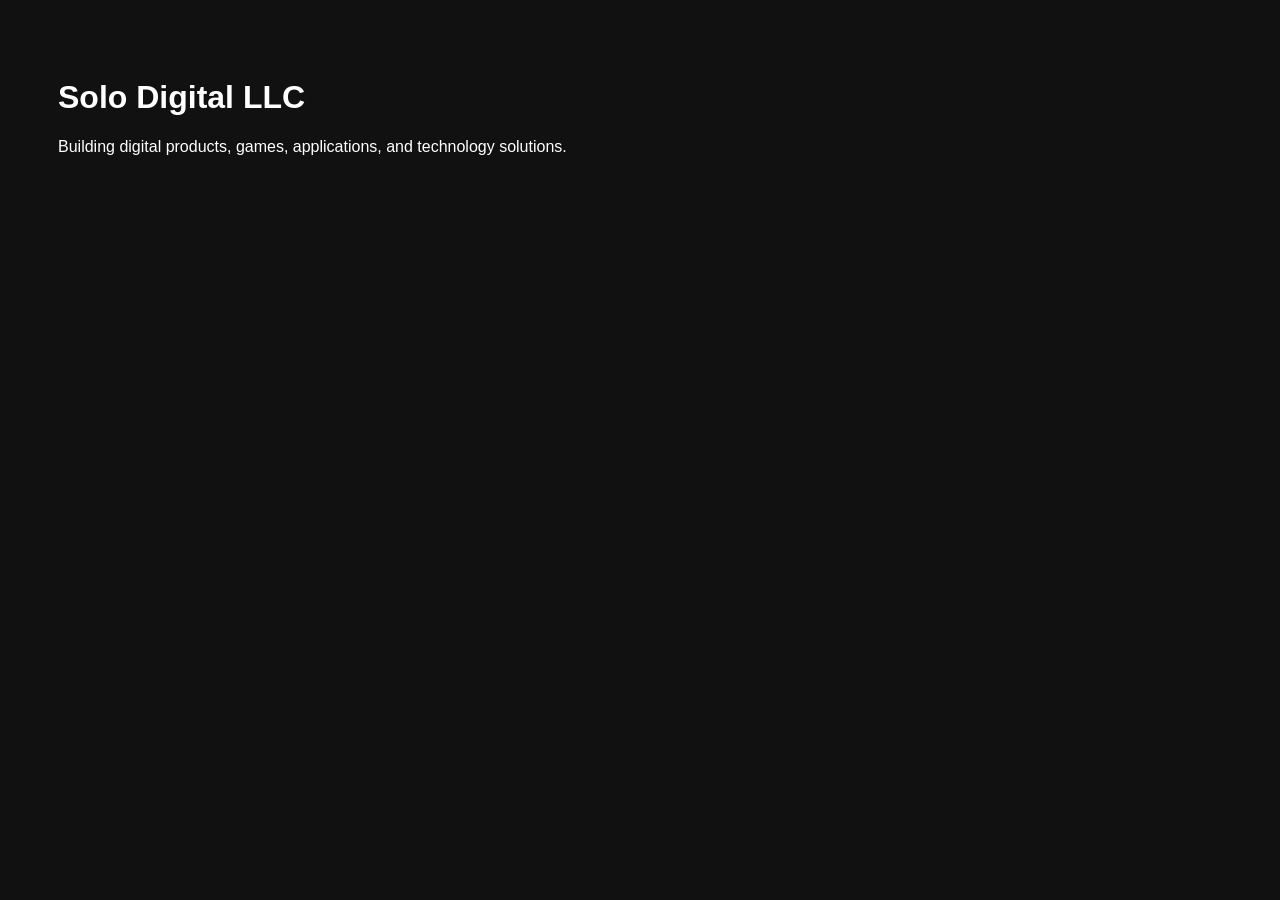
==== index.html @ 5d4667a3 "Create index.html Add homepage" ====
<!DOCTYPE html>
<html>
<head>
    <title>Solo Digital LLC</title>
</head>
<body style="background:#111;color:white;font-family:Arial;padding:50px;">

<h1>Solo Digital LLC</h1>

<p>
Building digital products, games, applications, and technology solutions.
</p>

</body>
</html>
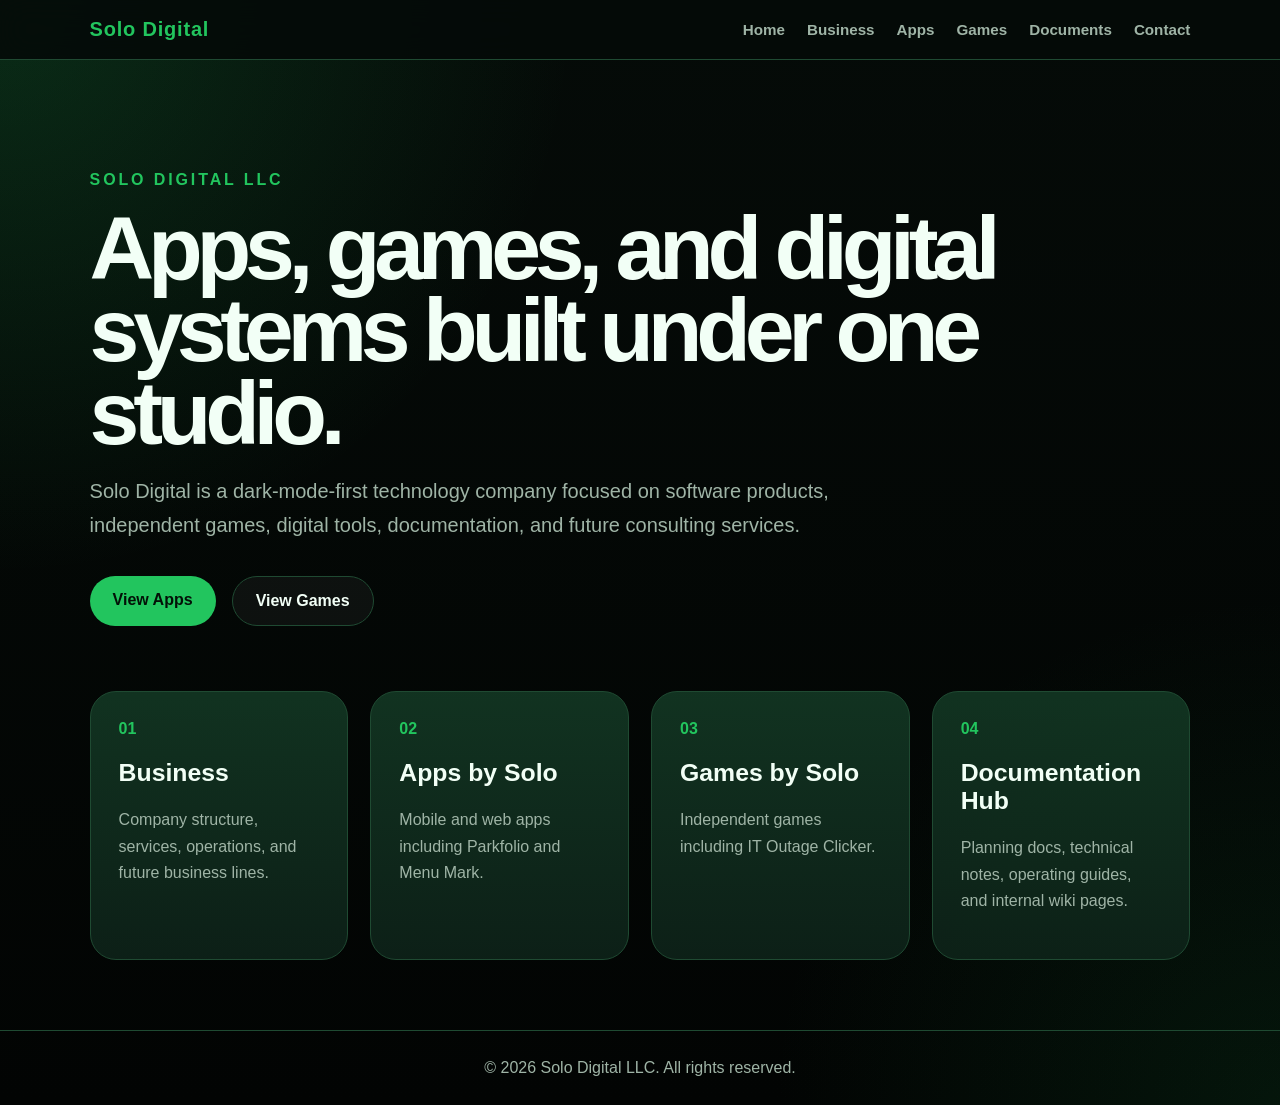
==== commit f2ae00c2: "Build professional Solo Digital website" ====
--- a/index.html
+++ b/index.html
@@ -1,15 +1,62 @@
 <!DOCTYPE html>
-<html>
+<html lang="en">
 <head>
-    <title>Solo Digital LLC</title>
+  <meta charset="UTF-8" />
+  <meta name="viewport" content="width=device-width, initial-scale=1.0" />
+  <title>Solo Digital LLC</title>
+  <link rel="stylesheet" href="styles.css" />
 </head>
-<body style="background:#111;color:white;font-family:Arial;padding:50px;">
+<body>
+  <header class="site-header">
+    <a class="brand" href="/">Solo Digital</a>
+    <nav>
+      <a href="/">Home</a>
+      <a href="/business/">Business</a>
+      <a href="/apps/">Apps</a>
+      <a href="/games/">Games</a>
+      <a href="/documents/">Documents</a>
+      <a href="/contact/">Contact</a>
+    </nav>
+  </header>
 
-<h1>Solo Digital LLC</h1>
+  <main>
+    <section class="hero">
+      <p class="eyebrow">Solo Digital LLC</p>
+      <h1>Apps, games, and digital systems built under one studio.</h1>
+      <p class="subtitle">
+        Solo Digital is a dark-mode-first technology company focused on software products,
+        independent games, digital tools, documentation, and future consulting services.
+      </p>
+      <div class="actions">
+        <a class="button primary" href="/apps/">View Apps</a>
+        <a class="button secondary" href="/games/">View Games</a>
+      </div>
+    </section>
 
-<p>
-Building digital products, games, applications, and technology solutions.
-</p>
+    <section class="grid">
+      <a class="card" href="/business/">
+        <span>01</span>
+        <h2>Business</h2>
+        <p>Company structure, services, operations, and future business lines.</p>
+      </a>
+      <a class="card" href="/apps/">
+        <span>02</span>
+        <h2>Apps by Solo</h2>
+        <p>Mobile and web apps including Parkfolio and Menu Mark.</p>
+      </a>
+      <a class="card" href="/games/">
+        <span>03</span>
+        <h2>Games by Solo</h2>
+        <p>Independent games including IT Outage Clicker.</p>
+      </a>
+      <a class="card" href="/documents/">
+        <span>04</span>
+        <h2>Documentation Hub</h2>
+        <p>Planning docs, technical notes, operating guides, and internal wiki pages.</p>
+      </a>
+    </section>
+  </main>
 
+  <footer>© 2026 Solo Digital LLC. All rights reserved.</footer>
 </body>
 </html>
--- a/styles.css
+++ b/styles.css
@@ -0,0 +1,208 @@
+:root {
+  --bg: #050b08;
+  --bg2: #08140f;
+  --panel: #0d2118;
+  --panel2: #123522;
+  --green: #22c55e;
+  --green2: #15803d;
+  --text: #f2fff6;
+  --muted: #9fb4a6;
+  --border: #1f4a32;
+}
+
+* {
+  box-sizing: border-box;
+}
+
+body {
+  margin: 0;
+  min-height: 100vh;
+  background:
+    radial-gradient(circle at top left, rgba(34, 197, 94, 0.18), transparent 34%),
+    radial-gradient(circle at bottom right, rgba(21, 128, 61, 0.14), transparent 30%),
+    linear-gradient(180deg, var(--bg), #020403);
+  color: var(--text);
+  font-family: Arial, Helvetica, sans-serif;
+}
+
+.site-header {
+  position: sticky;
+  top: 0;
+  z-index: 20;
+  display: flex;
+  justify-content: space-between;
+  align-items: center;
+  gap: 24px;
+  padding: 18px 7%;
+  background: rgba(5, 11, 8, 0.9);
+  border-bottom: 1px solid var(--border);
+  backdrop-filter: blur(14px);
+}
+
+.brand {
+  color: var(--green);
+  text-decoration: none;
+  font-weight: 900;
+  font-size: 1.25rem;
+  letter-spacing: 0.04em;
+}
+
+nav {
+  display: flex;
+  gap: 22px;
+  flex-wrap: wrap;
+}
+
+nav a {
+  color: var(--muted);
+  text-decoration: none;
+  font-weight: 700;
+  font-size: 0.95rem;
+}
+
+nav a:hover {
+  color: var(--green);
+}
+
+main {
+  max-width: 1400px;
+  margin: auto;
+  padding: 0 7%;
+}
+
+.hero {
+  padding: 95px 0 65px;
+  max-width: 950px;
+}
+
+.eyebrow {
+  color: var(--green);
+  font-weight: 900;
+  text-transform: uppercase;
+  letter-spacing: 0.18em;
+}
+
+h1 {
+  margin: 18px 0;
+  font-size: clamp(2.7rem, 7vw, 6.2rem);
+  line-height: 0.92;
+  letter-spacing: -0.07em;
+}
+
+.subtitle {
+  color: var(--muted);
+  font-size: 1.25rem;
+  line-height: 1.7;
+  max-width: 780px;
+}
+
+.actions {
+  display: flex;
+  gap: 16px;
+  flex-wrap: wrap;
+  margin-top: 34px;
+}
+
+.button {
+  display: inline-block;
+  padding: 15px 23px;
+  border-radius: 999px;
+  text-decoration: none;
+  font-weight: 900;
+}
+
+.primary {
+  background: var(--green);
+  color: #031107;
+}
+
+.secondary {
+  color: var(--text);
+  border: 1px solid var(--border);
+  background: rgba(255,255,255,0.04);
+}
+
+.grid {
+  display: grid;
+  grid-template-columns: repeat(4, 1fr);
+  gap: 22px;
+  padding-bottom: 70px;
+}
+
+.card {
+  min-height: 245px;
+  padding: 28px;
+  border-radius: 26px;
+  background: linear-gradient(180deg, rgba(18, 53, 34, 0.95), rgba(13, 33, 24, 0.95));
+  border: 1px solid var(--border);
+  color: var(--text);
+  text-decoration: none;
+  transition: 0.2s ease;
+}
+
+.card:hover {
+  transform: translateY(-6px);
+  border-color: var(--green);
+}
+
+.card span {
+  color: var(--green);
+  font-weight: 900;
+}
+
+.card h2 {
+  color: var(--text);
+  font-size: 1.55rem;
+}
+
+.card p {
+  color: var(--muted);
+  line-height: 1.65;
+}
+
+.page {
+  max-width: 1100px;
+  margin: auto;
+  padding: 75px 7%;
+}
+
+.page h1 {
+  font-size: clamp(2.4rem, 5vw, 4.7rem);
+}
+
+.section-box {
+  margin: 24px 0;
+  padding: 28px;
+  border-radius: 24px;
+  background: rgba(13, 33, 24, 0.86);
+  border: 1px solid var(--border);
+}
+
+.section-box h2 {
+  color: var(--green);
+  margin-top: 0;
+}
+
+.section-box p,
+.section-box li {
+  color: var(--muted);
+  line-height: 1.75;
+}
+
+footer {
+  padding: 28px 7%;
+  border-top: 1px solid var(--border);
+  color: var(--muted);
+  text-align: center;
+}
+
+@media (max-width: 950px) {
+  .site-header {
+    flex-direction: column;
+    align-items: flex-start;
+  }
+
+  .grid {
+    grid-template-columns: 1fr;
+  }
+}
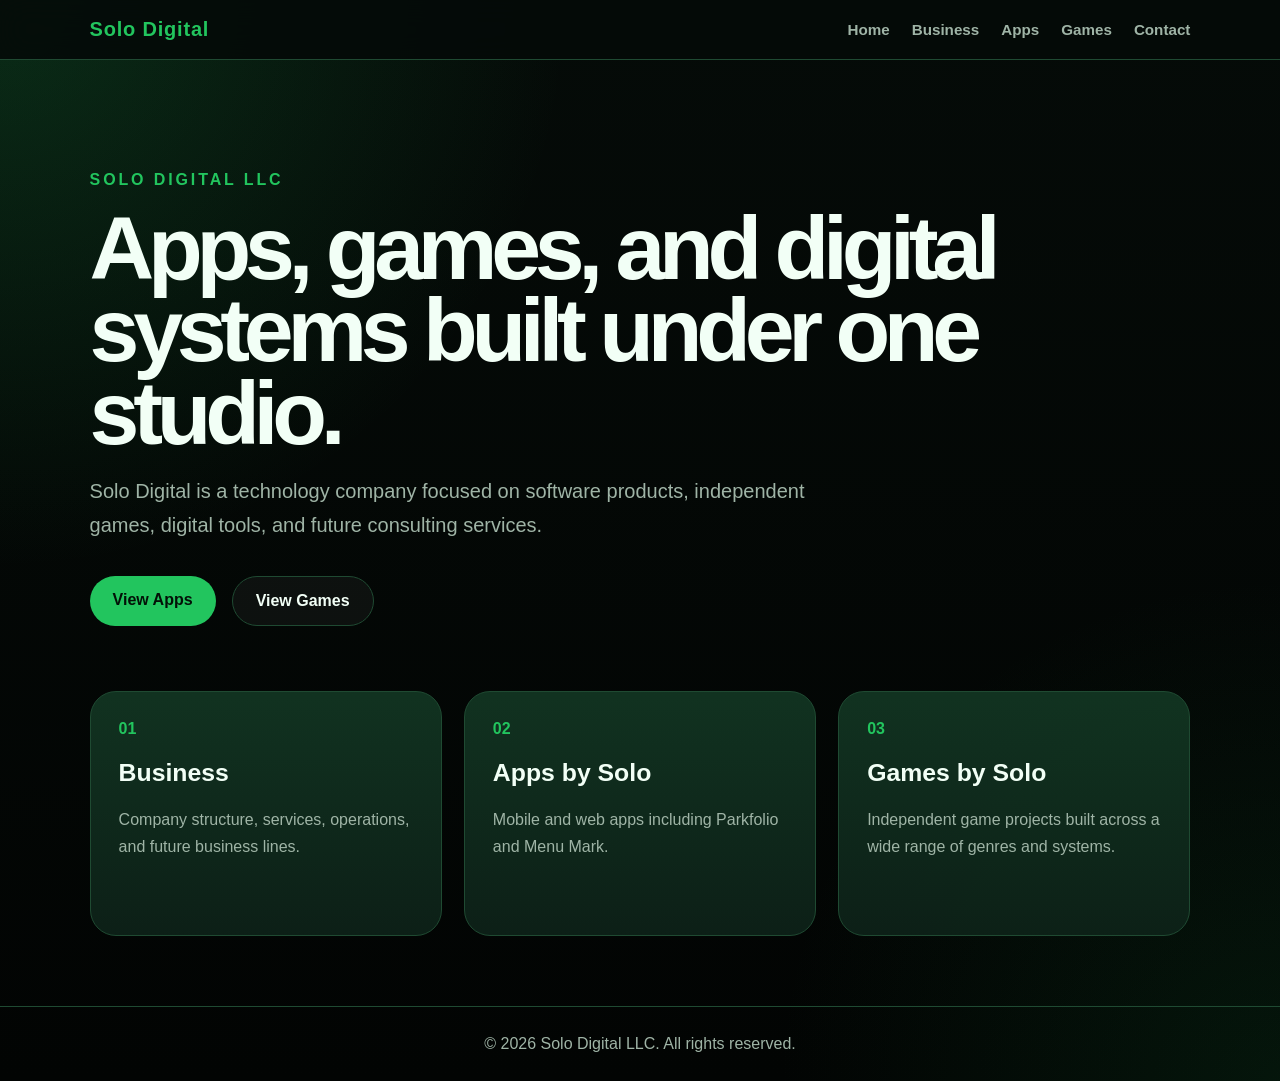
==== commit 214164e6: "Clean up site navigation and contact details" ====
--- a/index.html
+++ b/index.html
@@ -14,7 +14,6 @@
       <a href="/business/">Business</a>
       <a href="/apps/">Apps</a>
       <a href="/games/">Games</a>
-      <a href="/documents/">Documents</a>
       <a href="/contact/">Contact</a>
     </nav>
   </header>
@@ -24,8 +23,8 @@
       <p class="eyebrow">Solo Digital LLC</p>
       <h1>Apps, games, and digital systems built under one studio.</h1>
       <p class="subtitle">
-        Solo Digital is a dark-mode-first technology company focused on software products,
-        independent games, digital tools, documentation, and future consulting services.
+        Solo Digital is a technology company focused on software products,
+        independent games, digital tools, and future consulting services.
       </p>
       <div class="actions">
         <a class="button primary" href="/apps/">View Apps</a>
@@ -33,7 +32,7 @@
       </div>
     </section>
 
-    <section class="grid">
+    <section class="grid three">
       <a class="card" href="/business/">
         <span>01</span>
         <h2>Business</h2>
@@ -47,12 +46,7 @@
       <a class="card" href="/games/">
         <span>03</span>
         <h2>Games by Solo</h2>
-        <p>Independent games including IT Outage Clicker.</p>
-      </a>
-      <a class="card" href="/documents/">
-        <span>04</span>
-        <h2>Documentation Hub</h2>
-        <p>Planning docs, technical notes, operating guides, and internal wiki pages.</p>
+        <p>Independent game projects built across a wide range of genres and systems.</p>
       </a>
     </section>
   </main>
--- a/styles.css
+++ b/styles.css
@@ -206,3 +206,14 @@
     grid-template-columns: 1fr;
   }
 }
+
+
+.grid.three {
+  grid-template-columns: repeat(3, 1fr);
+}
+
+@media (max-width: 950px) {
+  .grid.three {
+    grid-template-columns: 1fr;
+  }
+}
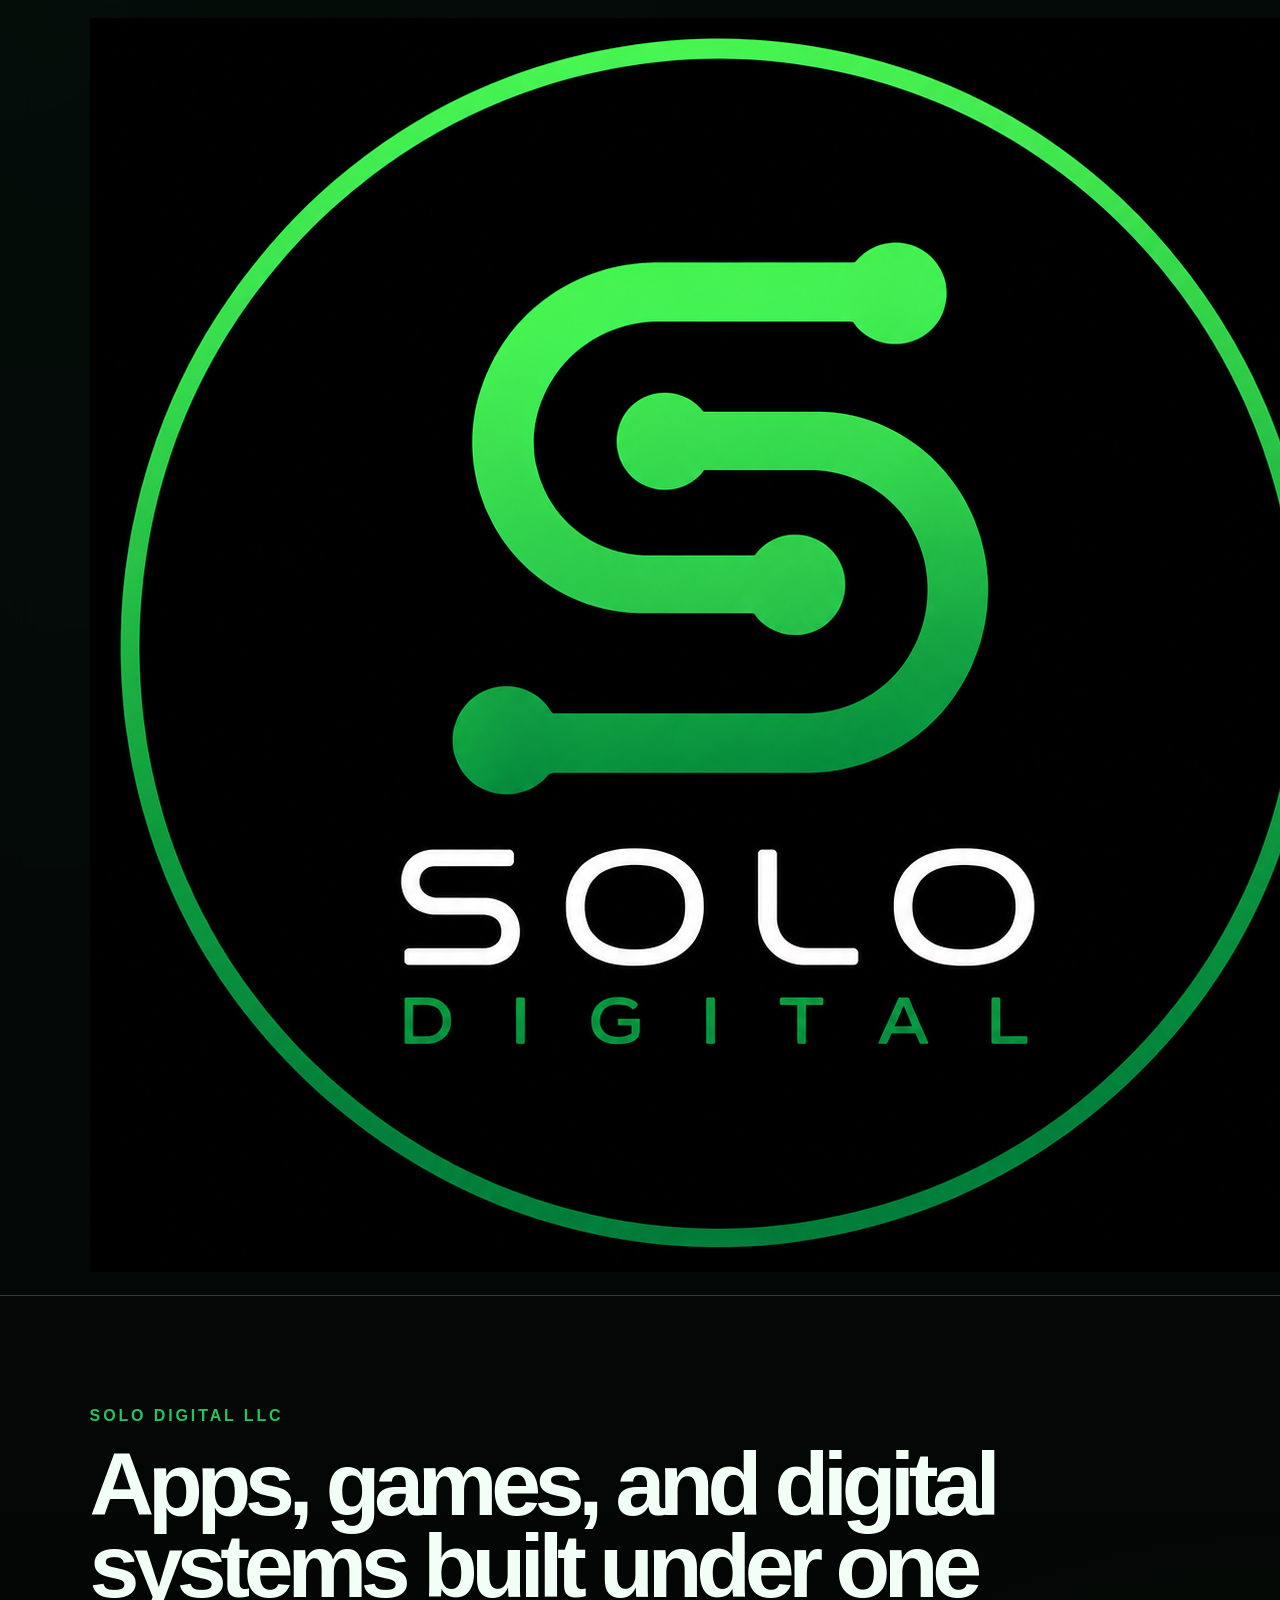
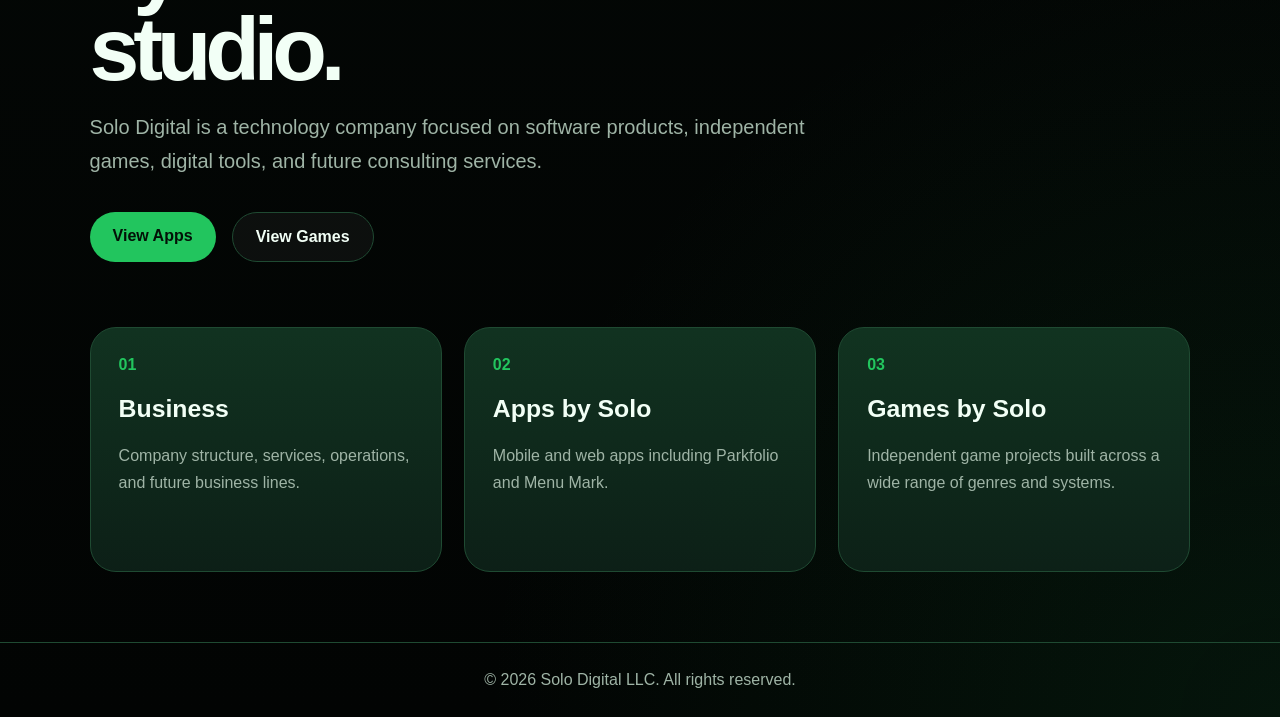
==== commit daca6aa0: "Add Solo Digital logo and favicon" ====
--- a/index.html
+++ b/index.html
@@ -4,11 +4,12 @@
   <meta charset="UTF-8" />
   <meta name="viewport" content="width=device-width, initial-scale=1.0" />
   <title>Solo Digital LLC</title>
+<link rel="icon" type="image/png" href="/assets/favicon.png">
   <link rel="stylesheet" href="styles.css" />
 </head>
 <body>
   <header class="site-header">
-    <a class="brand" href="/">Solo Digital</a>
+    <a class="brand" href="/"><img src="/assets/Solo-Digital-Logo-Green.png" alt="Solo Digital Logo"></a>
     <nav>
       <a href="/">Home</a>
       <a href="/business/">Business</a>
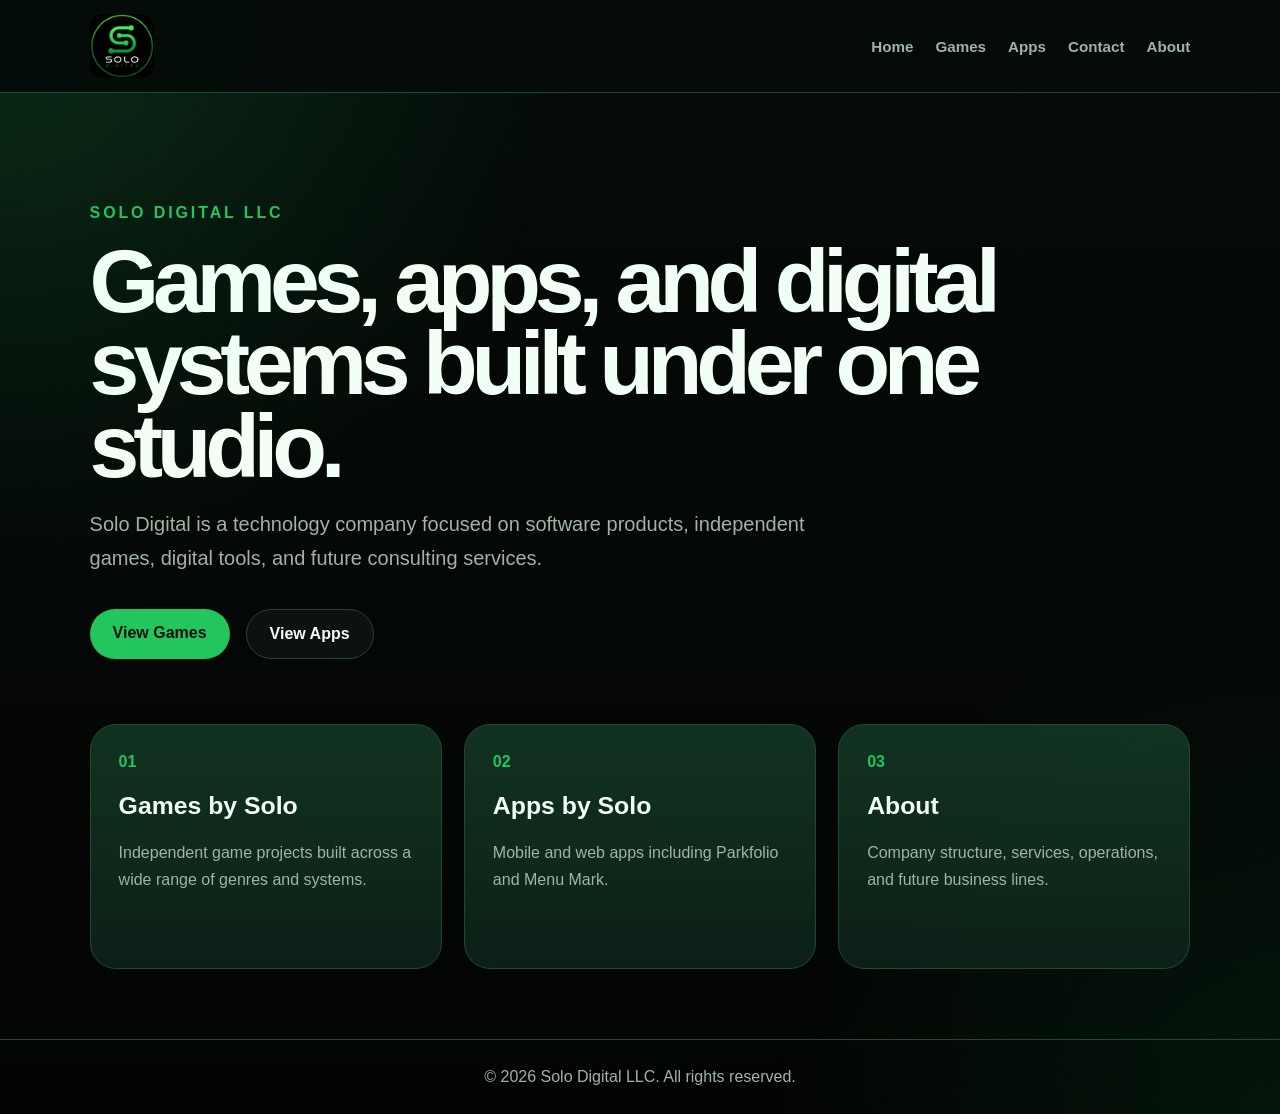
==== commit e15ec663: "Update site navigation and game name" ====
--- a/index.html
+++ b/index.html
@@ -4,7 +4,7 @@
   <meta charset="UTF-8" />
   <meta name="viewport" content="width=device-width, initial-scale=1.0" />
   <title>Solo Digital LLC</title>
-<link rel="icon" type="image/png" href="/assets/favicon.png">
+  <link rel="icon" type="image/png" href="/assets/favicon.png">
   <link rel="stylesheet" href="styles.css" />
 </head>
 <body>
@@ -12,42 +12,42 @@
     <a class="brand" href="/"><img src="/assets/Solo-Digital-Logo-Green.png" alt="Solo Digital Logo"></a>
     <nav>
       <a href="/">Home</a>
-      <a href="/business/">Business</a>
+      <a href="/games/">Games</a>
       <a href="/apps/">Apps</a>
-      <a href="/games/">Games</a>
       <a href="/contact/">Contact</a>
+      <a href="/about/">About</a>
     </nav>
   </header>
 
   <main>
     <section class="hero">
       <p class="eyebrow">Solo Digital LLC</p>
-      <h1>Apps, games, and digital systems built under one studio.</h1>
+      <h1>Games, apps, and digital systems built under one studio.</h1>
       <p class="subtitle">
         Solo Digital is a technology company focused on software products,
         independent games, digital tools, and future consulting services.
       </p>
       <div class="actions">
-        <a class="button primary" href="/apps/">View Apps</a>
-        <a class="button secondary" href="/games/">View Games</a>
+        <a class="button primary" href="/games/">View Games</a>
+        <a class="button secondary" href="/apps/">View Apps</a>
       </div>
     </section>
 
     <section class="grid three">
-      <a class="card" href="/business/">
+      <a class="card" href="/games/">
         <span>01</span>
-        <h2>Business</h2>
-        <p>Company structure, services, operations, and future business lines.</p>
+        <h2>Games by Solo</h2>
+        <p>Independent game projects built across a wide range of genres and systems.</p>
       </a>
       <a class="card" href="/apps/">
         <span>02</span>
         <h2>Apps by Solo</h2>
         <p>Mobile and web apps including Parkfolio and Menu Mark.</p>
       </a>
-      <a class="card" href="/games/">
+      <a class="card" href="/about/">
         <span>03</span>
-        <h2>Games by Solo</h2>
-        <p>Independent game projects built across a wide range of genres and systems.</p>
+        <h2>About</h2>
+        <p>Company structure, services, operations, and future business lines.</p>
       </a>
     </section>
   </main>
--- a/styles.css
+++ b/styles.css
@@ -217,3 +217,50 @@
     grid-template-columns: 1fr;
   }
 }
+
+/* Fix oversized website logo */
+.site-header {
+  min-height: 84px;
+}
+
+.brand {
+  width: 90px;
+  height: 64px;
+  overflow: hidden;
+  display: flex;
+  align-items: center;
+}
+
+.brand img {
+  height: 64px !important;
+  width: 64px !important;
+  object-fit: cover;
+  object-position: center top;
+  border-radius: 14px;
+}
+
+@media (max-width: 768px) {
+  .brand {
+    width: 64px;
+    height: 52px;
+  }
+
+  .brand img {
+    height: 52px !important;
+    width: 52px !important;
+  }
+}
+
+
+/* Remove extra top buffer on inner pages */
+.page {
+  padding-top: 56px !important;
+}
+
+/* Tighten header spacing after logo change */
+.site-header {
+  padding-top: 14px !important;
+  padding-bottom: 14px !important;
+  min-height: auto !important;
+}
+
